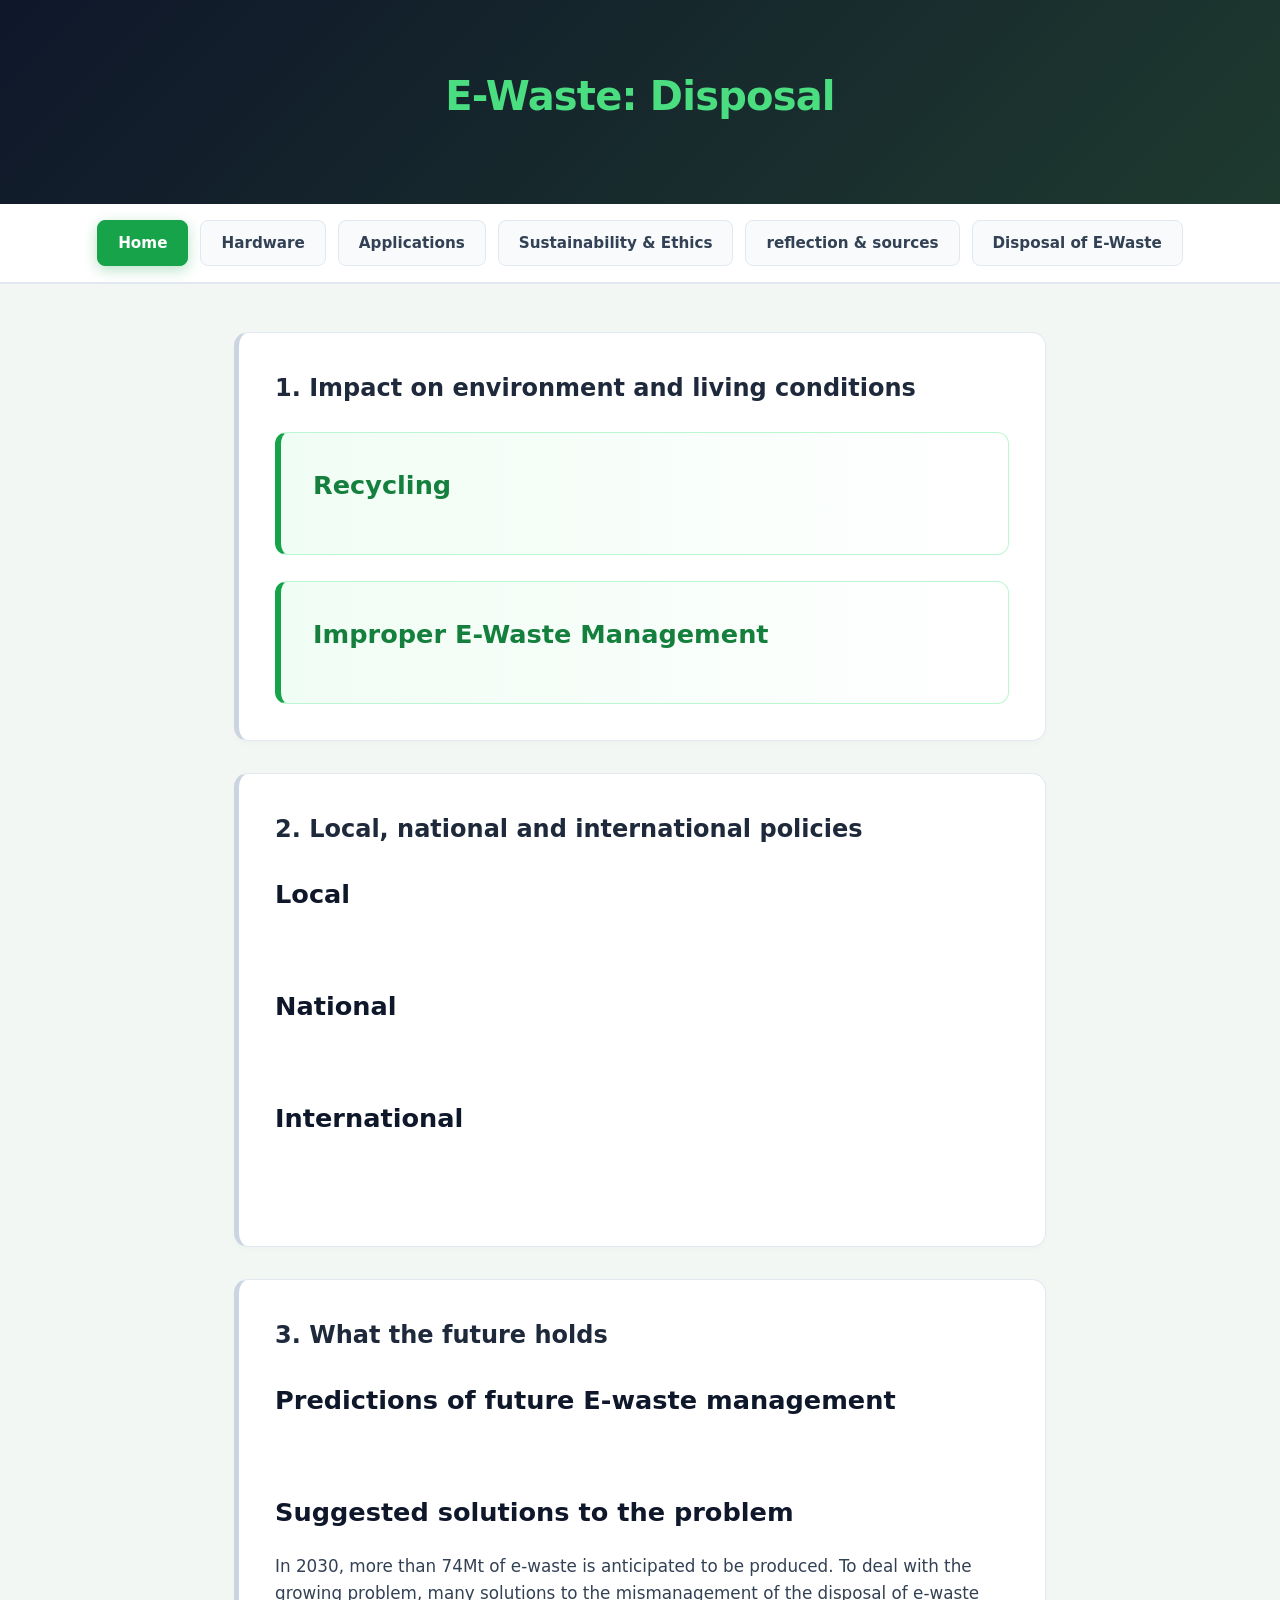
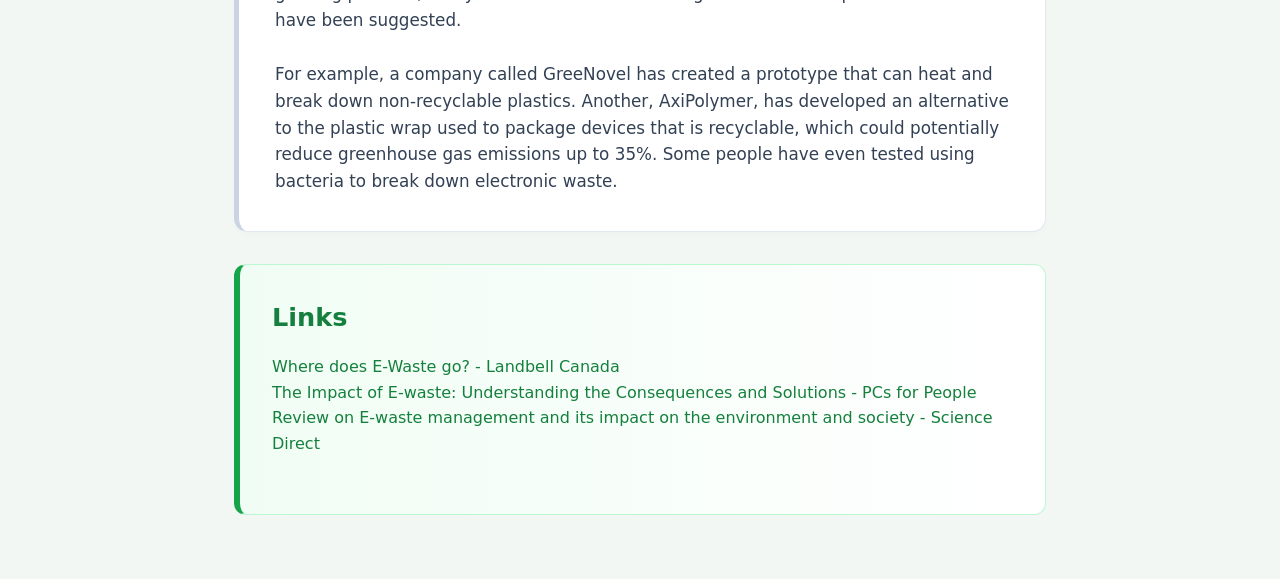
==== disposal.html @ 66eeb95d "Update disposal.html" ====
<!DOCTYPE html>
<html>
  <head>
    <meta charset="UTF-8">
    <meta name="viewport" content="width=device-width, initial-scale=1.0">
    <title>E-Waste: Disposal</title>
    <link rel="stylesheet" href="ass.css">
</head>
<body>

    <header>
        <h1>E-Waste: Disposal</h1>
    </header>

    <nav>
        <a href="inside.html" class="active">Home</a>
        <a href="hardware.html">Hardware</a>
        <a href="human.html">Applications</a>
        <a href="future.html">Sustainability & Ethics</a>
        <a href="references.html">reflection & sources</a>
        <a href="disposal.html">Disposal of E-Waste</a>
    </nav>

    <main>
        
        <section>
            <h1>1. Impact on environment and living conditions</h1>
        <br>

        <div class="highlight-box">
            <details>
                <summary><h2>Recycling</h2></summary>
                <p>
                    When collected properly, in Canada, E-waste is transported into regional processing facilities to be recycled,
                    which allows us to manufacture new products from it while reducing the environmental impact production 
                    would’ve had if we had had to dig up new resources. The general process varies from province to province and 
                    even city to city, but most e-waste is treated as follows:
                <br>
                <br>
                    Before it can be recycled, E-waste is first sorted in regional processing facilities. This is because different
                    devices are recycled differently. More than just sorting happens at this stage. Devices with personal data 
                    (smartphones, computers) have to be wiped to protect their previous users, and some devices will have to be 
                    dismantled so that dangerous components (batteries, lamps containing mercury–which can damage the brain and 
                    coordination) can be removed and properly handled.
                <br>
                <br>
                    All the parts then move on to recycling, where they are shredded and separated (based on conductivity, 
                    magnetism and density). Some materials are sent to be further refined under heat, such as metals or plastics, 
                    which pose a challenge since many different plastics are used in electronics. Then, they are mostly recycled 
                    into new products.
                <br>
                <br>
                    The whole process allows us to save energy, helps us reduce greenhouse gas emissions, reduces the need to mine 
                    resources and in all minimizes the impact of mining.

                </p>
            </details>
        </div>
    <br>
        <div class="highlight-box">
            <details>
                <summary><h2>Improper E-Waste Management</h2></summary>
                <p>
                    While recycling is one of the best options for managing the trash, it’s not used as much as it 
                    should be, likely because of the cost. In fact, only 17-20% of E-waste is properly recycled. In 2019, 
                    53,6 million metric tons of waste was generated, and a report suggests that 4500 Eiffel Towers could be 
                    constructed from the amount of waste generated each year.
                </p>
            </details>
        </div>
        </section>

        <section>
            <h1>2. Local, national and international policies</h1>
        <br>
            <h2>Local</h2>
        <br>
        <br>
            <h2>National</h2>
        <br>
        <br>
            <h2>International</h2>
        <br>
        <br>
        </section>


        <section>
            <h1>3. What the future holds</h1>
        <br>
            <h2>Predictions of future E-waste management</h2>
        <br>
        <br>
            <h2>Suggested solutions to the problem</h2>
                <p>
                    In 2030, more than 74Mt of e-waste is anticipated to be produced. To deal with the growing problem,
                    many solutions to the mismanagement of the disposal of e-waste have been suggested.
                <br>
                <br>
                    For example, a company called GreeNovel has created a prototype that can heat and break down 
                    non-recyclable plastics. Another, AxiPolymer, has developed an alternative to the plastic wrap used to
                    package devices that is recyclable, which could potentially reduce greenhouse gas emissions up to 35%. 
                    Some people have even tested using bacteria to break down electronic waste.
                </p>
        </section>


        <div class="highlight-box">
            <h2>Links</h2>
            <a class="link" href="https://landbellcanada.com/where-does-e-waste-go/#:~:text=Designated%20Drop%2Doff%20Locations%3A%20Many,centers%2C%20or%20dedicated%20recycling%20depots">Where does E-Waste go? - Landbell Canada</a>
        <br>
            <a class="link" href="https://www.pcsforpeople.org/environmental/the-impact-of-e-waste-understanding-the-consequences-and-solutions/">The Impact of E-waste: Understanding the Consequences and Solutions - PCs for People</a>
        <br> 
            <a class="link" href="https://www.sciencedirect.com/science/article/pii/S2949750723000135#s0075">Review on E-waste management and its impact on the environment and society - Science Direct</a>
        <br> 
            <a class="link" href=""></a>
        <br> 
            <a class="link" href=""></a>
        </div>

    </main>

</body>
</html>
---- ass.css ----
/* ==========================================================================
   1. SYSTEM SETUP
   ========================================================================== */
* {
    box-sizing: border-box;
    margin: 0;
    padding: 0;
}

body {
    font-family: 'Segoe UI', system-ui, -apple-system, sans-serif;
    background-color: #f3f7f4;   /* Soft slate with a hint of clean environmental green */
    color: #1e293b;              /* Premium high-contrast dark charcoal */
    line-height: 1.6;
    font-size: 16px;
    padding-bottom: 4rem;
}

/* ==========================================================================
   2. EYE-CATCHING  HEADER
   ========================================================================== */
header {
    background: linear-gradient(135deg, #0f172a 0%, #1e3a2f 100%); /* Deep tech slate to forest gradient */
    color: #ffffff;
    padding: 4rem 1.5rem;
    text-align: center;
    box-shadow: 0 4px 20px rgba(0, 0, 0, 0.08);
}

header h1 {
    color: #4ade80;              /* luminous emerald green */
    font-size: 2.5rem;
    font-weight: 800;
    letter-spacing: -0.02em;
    margin-bottom: 0.75rem;
}

header p {
    color: #94a3b8;
    font-size: 1.1rem;
    font-weight: 500;
}

/* ==========================================================================
   3. MENU BUTTONS
   ========================================================================== */
nav {
    background-color: #ffffff;
    border-bottom: 2px solid #e2e8f0;
    display: flex;
    justify-content: center;
    padding: 1rem;
    gap: 0.75rem;
    position: sticky;
    top: 0;
    z-index: 100;
}

nav a {
    color: #334155;
    text-decoration: none;
    font-size: 0.95rem;
    font-weight: 600;
    padding: 0.6rem 1.25rem;
    border-radius: 8px;
    background-color: #f8fafc;
    border: 1px solid #e2e8f0;
    transition: all 0.25s cubic-bezier(0.4, 0, 0.2, 1); /* Smooth springy motion */
}

/* Eye-catching tab lifting animation when hovered */
nav a:hover {
    background-color: #ffffff;
    color: #16a34a;
    border-color: #16a34a;
    transform: translateY(-2px);
    box-shadow: 0 4px 12px rgba(22, 163, 74, 0.12);
}

/* High-contrast highlight for the page you are on */
nav a.active {
    background-color: #16a34a;
    color: #ffffff;
    border-color: #16a34a;
    box-shadow: 0 4px 14px rgba(22, 163, 74, 0.3);
}

/* ==========================================================================
   4. CONTENT CARDS WITH INTERACTIVE HOVER EFFECTS
   ========================================================================== */
main {
    max-width: 860px;
    margin: 3rem auto 0 auto;
    padding: 0 1.5rem;
}

section {
    background-color: #ffffff;
    border: 1px solid #e2e8f0;
    border-radius: 14px;
    padding: 2.25rem;
    margin-bottom: 2rem;
    border-left: 5px solid #cbd5e1; /* Subtle default left line */
    transition: all 0.3s ease;
    box-shadow: 0 4px 6px rgba(15, 23, 42, 0.015);
}

/* Beautiful dynamic shift when scanning down the page */
section:hover {
    border-left-color: #16a34a; /* Glows green on hover */
    transform: translateX(4px); /* Gently slides over to catch the eye */
    box-shadow: 0 10px 25px rgba(15, 23, 42, 0.05);
}

/* ==========================================================================
   5. UNIFORM & TYPOGRAPHY METRICS
   ========================================================================== */
h2 {
    color: #0f172a;
    font-size: 1.6rem;
    font-weight: 700;
    margin-bottom: 1.25rem;
}

h3 {
    color: #16a34a;
    font-size: 1.2rem;
    font-weight: 600;
    margin: 1.75rem 0 0.75rem 0;
}

p {
    font-size: 1.05rem;
    color: #334155;
    margin-bottom: 1.25rem;
}

p:last-child {
    margin-bottom: 0;
}

/* ==========================================================================
   6. CLEAN BULLET VARIATIONS
   ========================================================================== */
ul {
    margin-bottom: 1.25rem;
}

li {
    font-size: 1.05rem;
    position: relative;
    padding-left: 1.5rem;
    margin-bottom: 0.8rem;
    color: #334155;
    list-style: none;
}

/* Adds custom geometric green bullets */
li::before {
    content: "•";
    position: absolute;
    left: 0;
    color: #16a34a;
    font-size: 1.2rem;
    top: -2px;
}

li strong {
    color: #0f172a;
    font-weight: 600;
}

/* ==========================================================================
   7. KEY HIGHLIGHT BOX (DID YOU KNOW / ANCHORS)
   ========================================================================== */
.highlight-box {
    background: linear-gradient(90deg, #f0fdf4 0%, #ffffff 100%);
    border: 1px solid #bbf7d0;
    border-left: 6px solid #16a34a;
    padding: 2rem;
    border-radius: 12px;
}

.highlight-box:hover {
    transform: scale(1.01); /* Subtle premium pop animation */
}

.highlight-box h2 {
    color: #15803d;
    margin-bottom: 1rem;
}

/* ==========================================================================
   8. FOOTER
   ========================================================================== */
footer {
    text-align: center;
    margin-top: 5rem;
    padding: 2rem 1rem;
    border-top: 1px solid #e2e8f0;
    color: #64748b;
    font-size: 0.9rem;
}

/* ==========================================================================
   9. HIDING THE DETAILS (RECYCLING IN DISPOSAL)
   ========================================================================== */
summary  {
  list-style: none;
}

/* ==========================================================================
   10. LINK STYLE
   ========================================================================== */
.link  {
  color: #15803d;
  text-decoration-line: none;
}

.link:hover  {
  color: #1e3a2f;
  text-decoration-line: none;
}
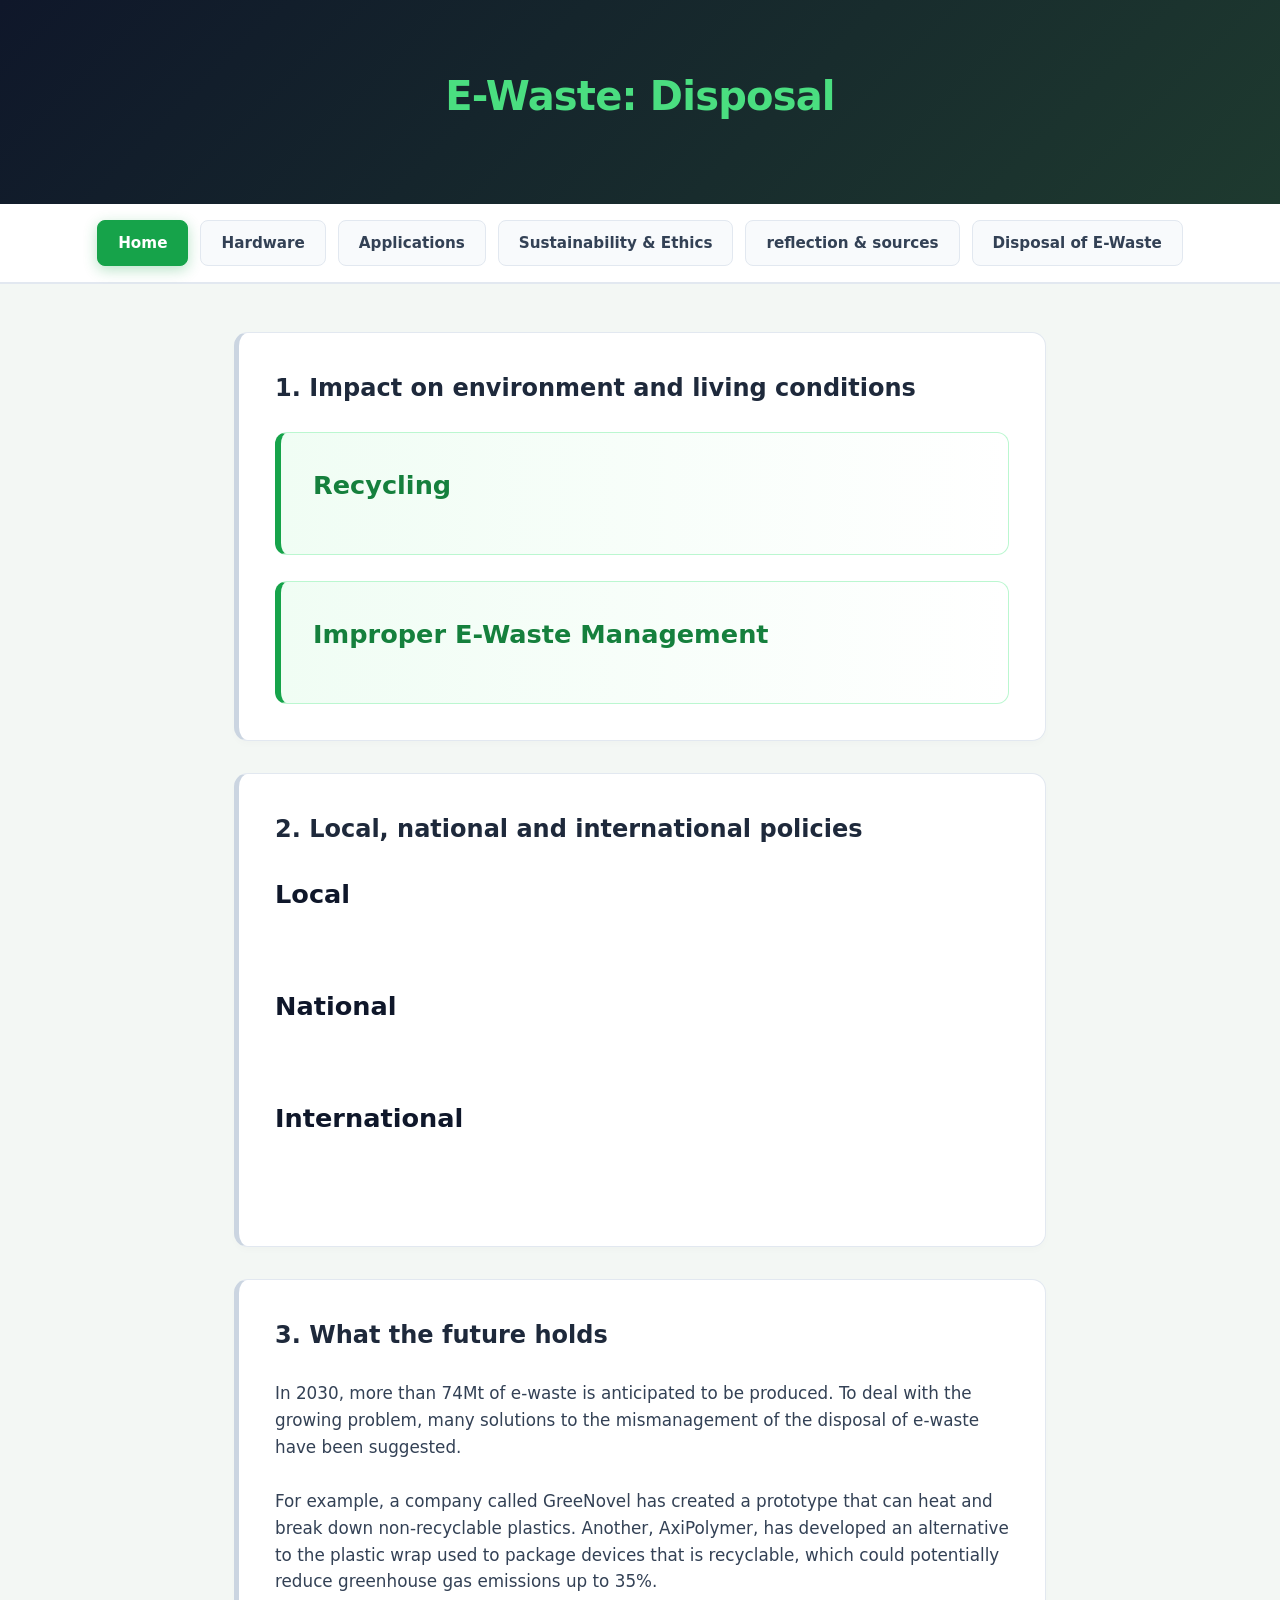
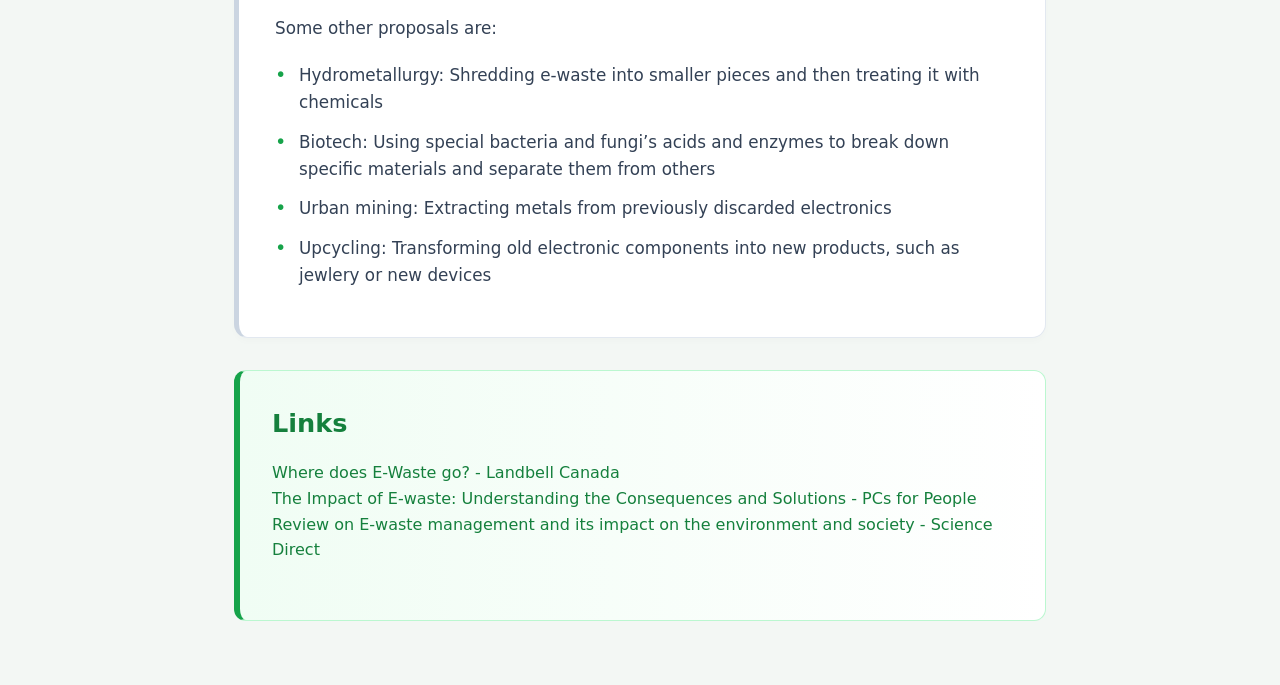
==== commit d0b9919b: "Update disposal.html" ====
--- a/disposal.html
+++ b/disposal.html
@@ -87,11 +87,7 @@
 
         <section>
             <h1>3. What the future holds</h1>
-        <br>
-            <h2>Predictions of future E-waste management</h2>
-        <br>
-        <br>
-            <h2>Suggested solutions to the problem</h2>
+            <br>
                 <p>
                     In 2030, more than 74Mt of e-waste is anticipated to be produced. To deal with the growing problem,
                     many solutions to the mismanagement of the disposal of e-waste have been suggested.
@@ -100,8 +96,15 @@
                     For example, a company called GreeNovel has created a prototype that can heat and break down 
                     non-recyclable plastics. Another, AxiPolymer, has developed an alternative to the plastic wrap used to
                     package devices that is recyclable, which could potentially reduce greenhouse gas emissions up to 35%. 
-                    Some people have even tested using bacteria to break down electronic waste.
                 </p>
+                <p style="list-style-type:circle;">
+                    Some other proposals are:
+                    <li>Hydrometallurgy: Shredding e-waste into smaller pieces and then treating it with chemicals</li>
+                    <li>Biotech: Using special bacteria and fungi’s acids and enzymes to break down specific materials and 
+                    separate them from others</li>
+                    <li>Urban mining: Extracting metals from previously discarded electronics 
+                    <li>Upcycling: Transforming old electronic components into new products, such as jewlery or new devices</li>
+                    </p>
         </section>
 
 
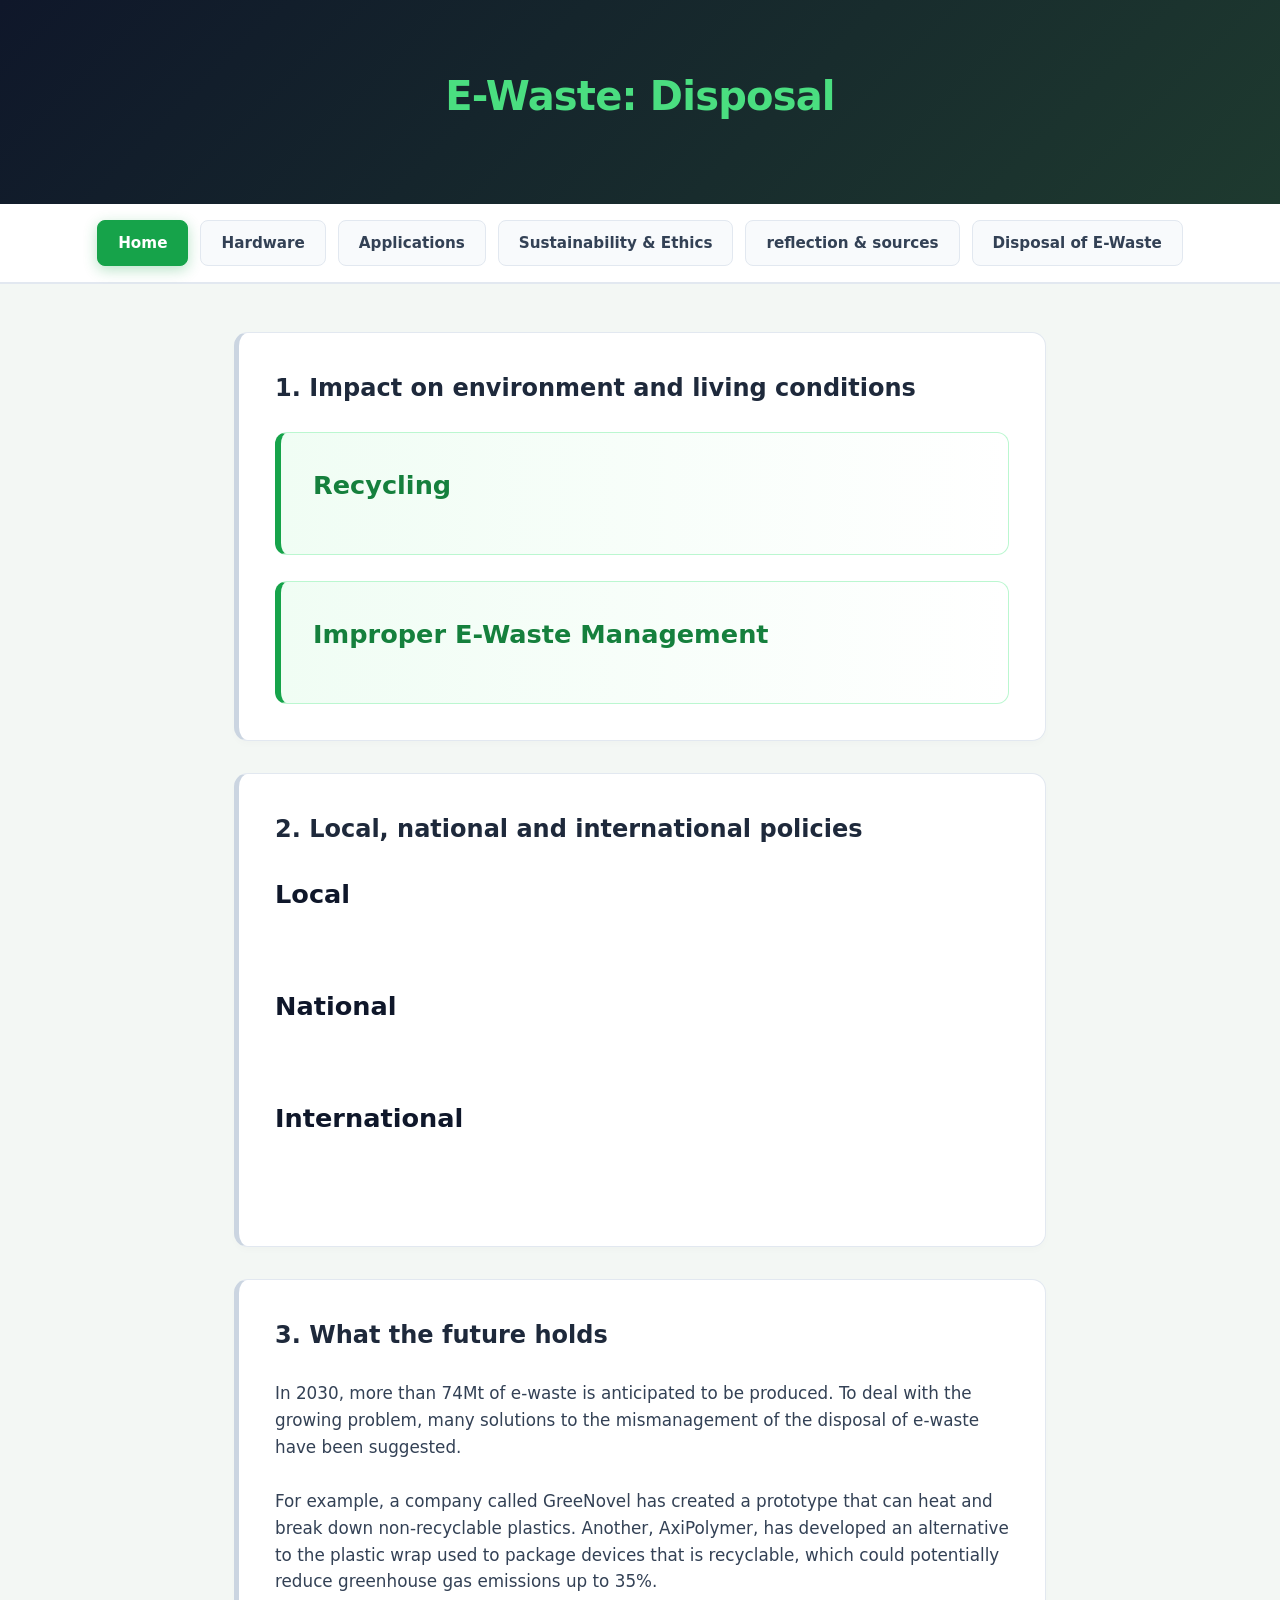
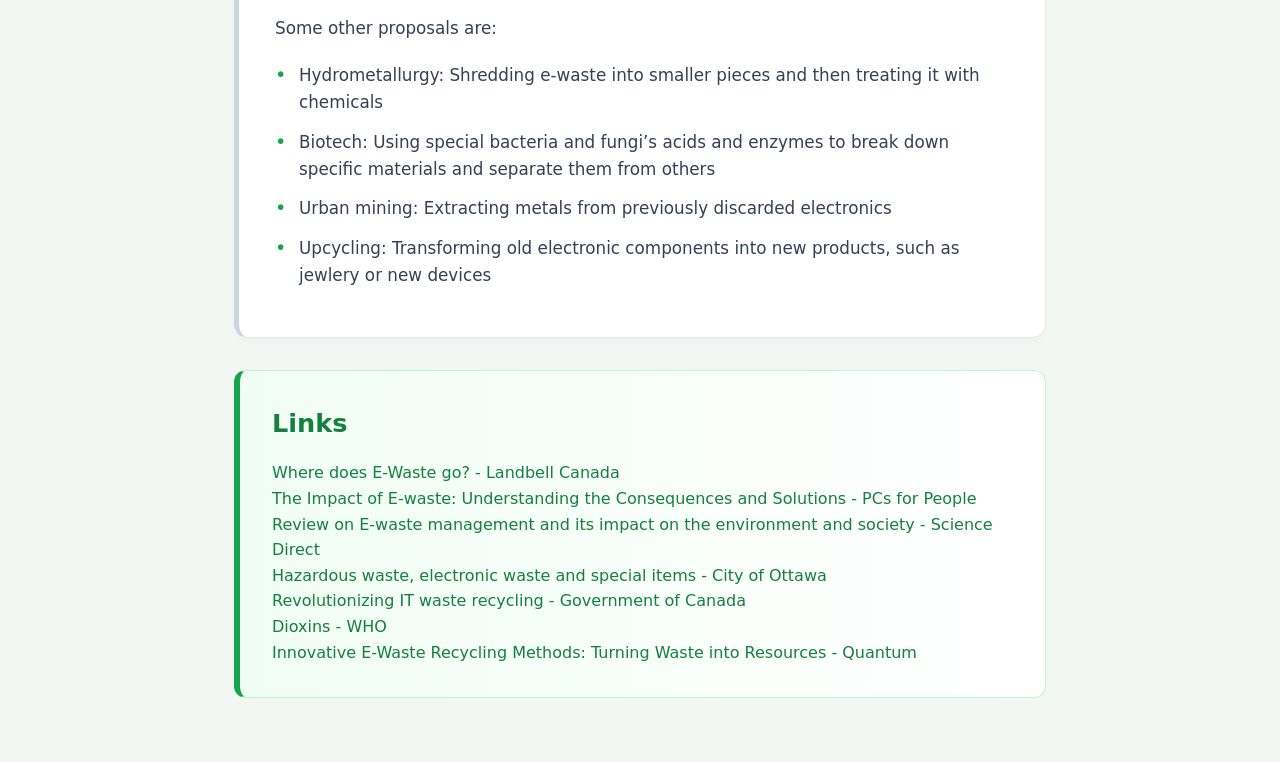
==== commit 1f5b850e: "Update disposal.html" ====
--- a/disposal.html
+++ b/disposal.html
@@ -116,9 +116,14 @@
         <br> 
             <a class="link" href="https://www.sciencedirect.com/science/article/pii/S2949750723000135#s0075">Review on E-waste management and its impact on the environment and society - Science Direct</a>
         <br> 
-            <a class="link" href=""></a>
+            <a class="link" href="https://ottawa.ca/en/garbage-and-recycling/hazardous-waste-electronic-waste-and-special-items/electronic-waste">Hazardous waste, electronic waste and special items - City of Ottawa</a>
         <br> 
-            <a class="link" href=""></a>
+            <a class="link" href="https://www.canada.ca/en/shared-services/campaigns/stories/innovation-story-revolutionizing-it-waste-recycling.html">Revolutionizing IT waste recycling - Government of Canada</a>
+        <br> 
+            <a class="link" href="https://www.who.int/news-room/fact-sheets/detail/dioxins-and-their-effects-on-human-health">Dioxins - WHO</a>
+        <br> 
+            <a class="link" href="https://quantumlifecycle.com/en_CA/blog/innovative-e-waste-recycling-methods-turning-waste-into-resources/">Innovative E-Waste Recycling Methods: Turning Waste into Resources - Quantum</a>
+        <br> 
         </div>
 
     </main>
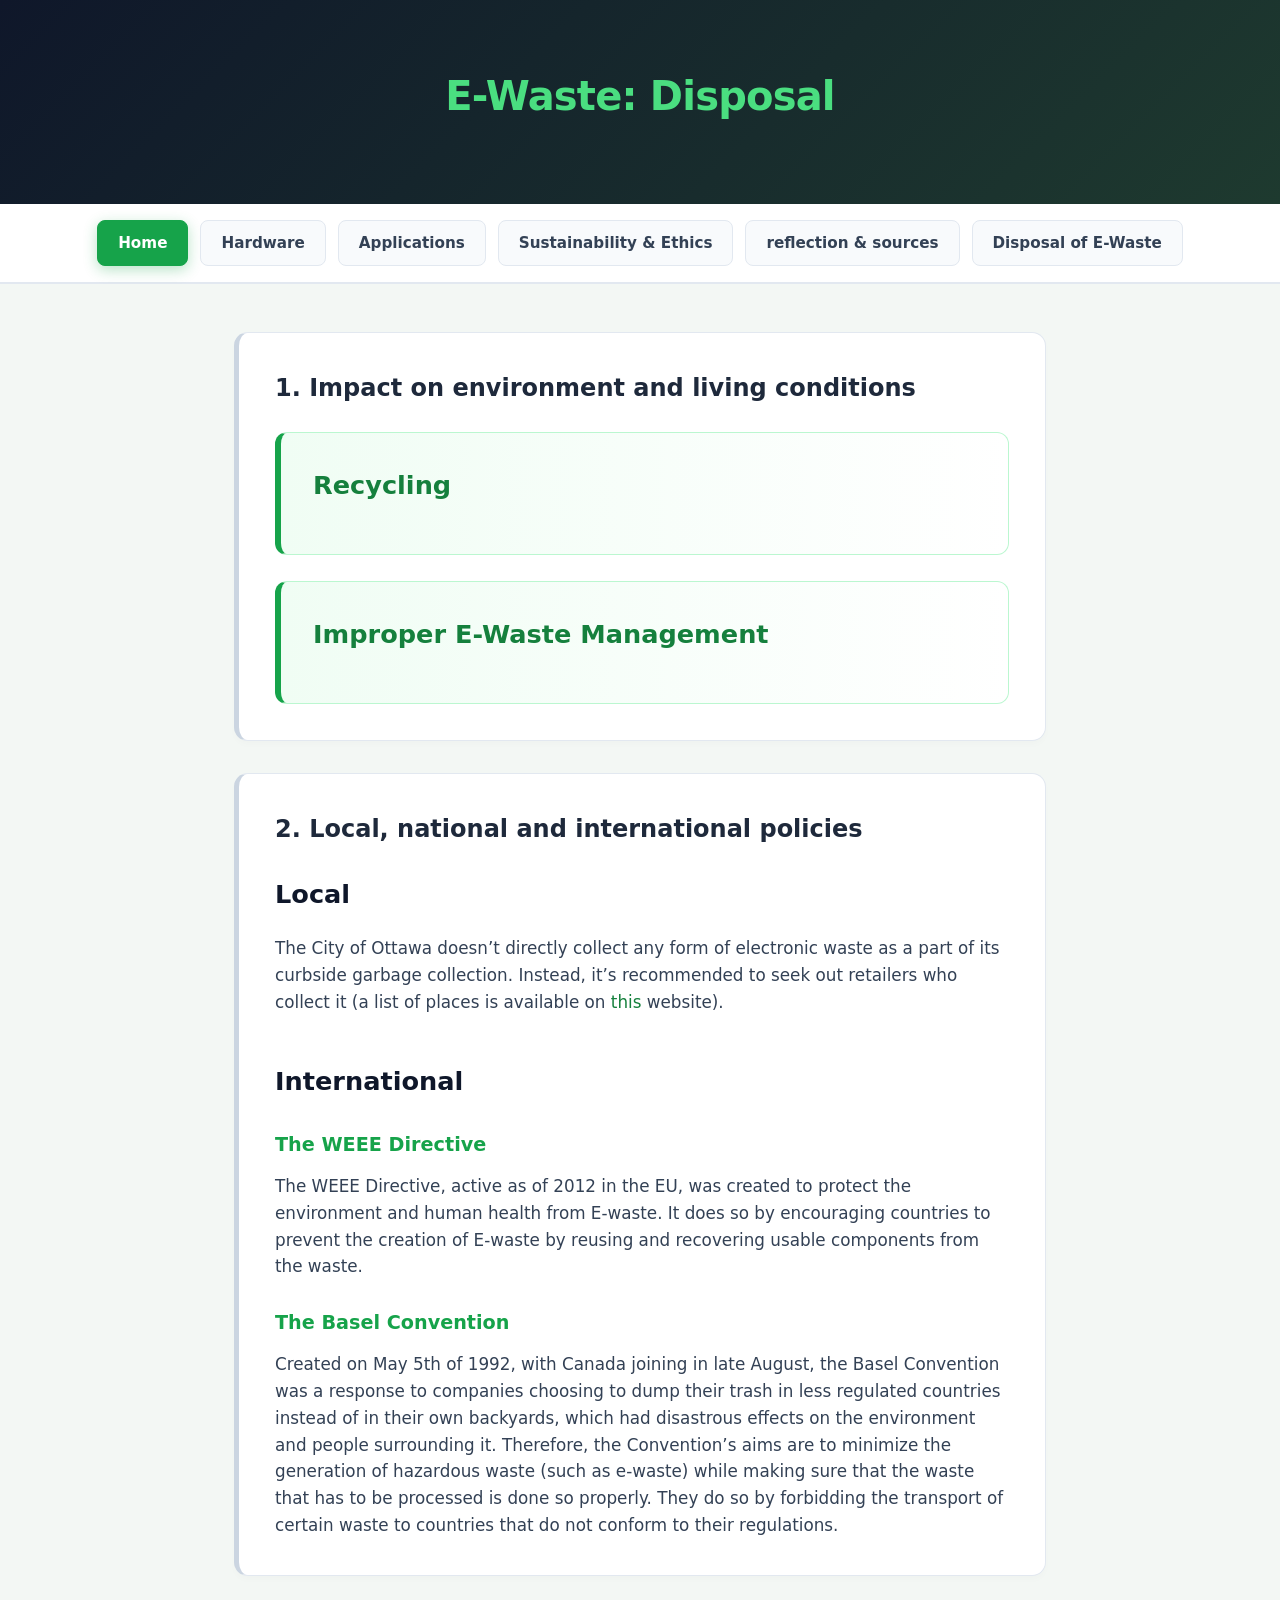
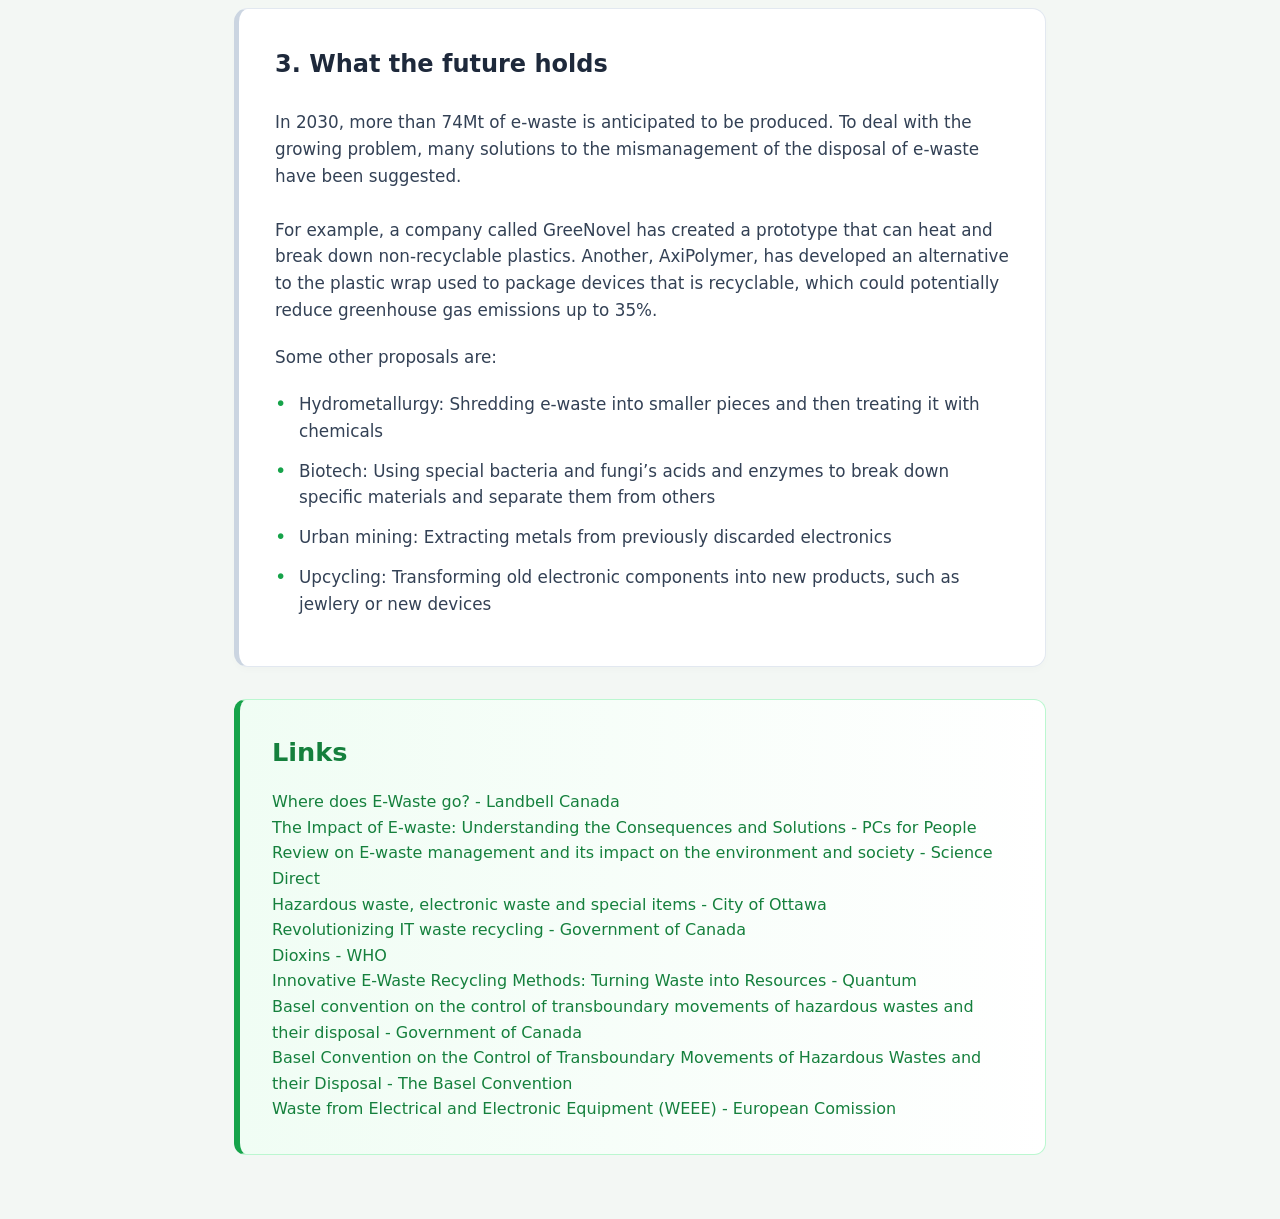
==== commit bd314d46: "Update disposal.html" ====
--- a/disposal.html
+++ b/disposal.html
@@ -60,12 +60,33 @@
         <div class="highlight-box">
             <details>
                 <summary><h2>Improper E-Waste Management</h2></summary>
-                <p>
-                    While recycling is one of the best options for managing the trash, it’s not used as much as it 
-                    should be, likely because of the cost. In fact, only 17-20% of E-waste is properly recycled. In 2019, 
-                    53,6 million metric tons of waste was generated, and a report suggests that 4500 Eiffel Towers could be 
-                    constructed from the amount of waste generated each year.
-                </p>
+                    <p>
+                        While recycling is one of the best options for managing the trash, it’s not used as much as it 
+                        should be, likely because of the cost. In fact, only 17-20% of E-waste is properly recycled. In 2019, 
+                        53,6 million metric tons of waste was generated, and a report suggests that 4500 Eiffel Towers could be 
+                        constructed from the amount of waste generated each year.
+                    <br>
+                    <br>
+                        Instead of dealing with their country's laws of E-waste management and its costs, certain companies 
+                        choose to export to less developed countries and use methods such as landfilling, incineration or acid 
+                        baths. This has had many harmful effects on the environment and the people living near the dumping sites.
+                    </p>
+                <h3>Humans</h3>
+                    <p>
+                        When exposed to them for long periods of time, some components found in appliances can have 
+                        disastrous effects on human health. One example is dioxins, a group of highly toxic chemicals 
+                        that have been detected in the range of 15 to 56 times the World Health Organization’s recommended 
+                        maximum intake near waste sites. They make their way into the body, harming respiratory health and the
+                        immune system in addition to being able to cause cancers, tumors and chronic diseases.
+                    </p>
+                <h3>Environment</h3>
+                    <p>
+                        Incorrect treatment of e-waste can cause a lot of pollution. Chemicals in landfills can seep into 
+                        the soil and contaminate the water, which is transmitted onto the plants that absorb it, giving 
+                        them a variety of illnesses.This affects both humans and animals alike. The toxin-filled water can 
+                        eventually make its way into rivers and ponds, spreading to areas multiple kilometers away from the 
+                        facility. 
+                    </p>
             </details>
         </div>
         </section>
@@ -74,14 +95,29 @@
             <h1>2. Local, national and international policies</h1>
         <br>
             <h2>Local</h2>
-        <br>
-        <br>
-            <h2>National</h2>
-        <br>
+                <p>
+                The City of Ottawa doesn’t directly collect any form of electronic waste as a part of its curbside garbage 
+                collection. Instead, it’s recommended to seek out retailers who collect it (a list of places is available on 
+                <a href="https://ottawa.ca/en/garbage-and-recycling/waste-explorer" class="link" target="_blank">this</a> 
+                website).
+                </p>
         <br>
             <h2>International</h2>
-        <br>
-        <br>
+                <h3>The WEEE Directive</h3>
+                <p>
+                    The WEEE Directive, active as of 2012 in the EU, was created to protect the environment and human 
+                    health from E-waste. It does so by encouraging countries to prevent the creation of E-waste by reusing 
+                    and recovering usable components from the waste.
+                </p>
+                <h3>The Basel Convention</h3>
+                <p>
+                    Created on May 5th of 1992, with Canada joining in late August, the Basel Convention was a response 
+                    to companies choosing to dump their trash in less regulated countries instead of in their own backyards, 
+                    which had disastrous effects on the environment and people surrounding it. Therefore, the Convention’s 
+                    aims are to minimize the generation of hazardous waste (such as e-waste) while making sure that the waste 
+                    that has to be processed is done so properly. They do so by forbidding the transport of certain waste to 
+                    countries that do not conform to their regulations.
+                </p>
         </section>
 
 
@@ -124,8 +160,12 @@
         <br> 
             <a class="link" href="https://quantumlifecycle.com/en_CA/blog/innovative-e-waste-recycling-methods-turning-waste-into-resources/">Innovative E-Waste Recycling Methods: Turning Waste into Resources - Quantum</a>
         <br> 
+            <a class="link" href="https://www.canada.ca/en/environment-climate-change/services/managing-reducing-waste/international-commitments/basel-convention-control-transboundary-movements.html">Basel convention on the control of transboundary movements of hazardous wastes and <br> their disposal - Government of Canada</a>
+        <br> 
+            <a class="link" href="https://www.basel.int/TheConvention/Overview/tabid/1271/Default.aspx">Basel Convention on the Control of Transboundary Movements of Hazardous Wastes and their Disposal - The Basel Convention</a>
+        <br> 
+            <a class="link" href="https://environment.ec.europa.eu/topics/waste-and-recycling/waste-electrical-and-electronic-equipment-weee_en">Waste from Electrical and Electronic Equipment (WEEE) - European Comission</a>
         </div>
-
     </main>
 
 </body>
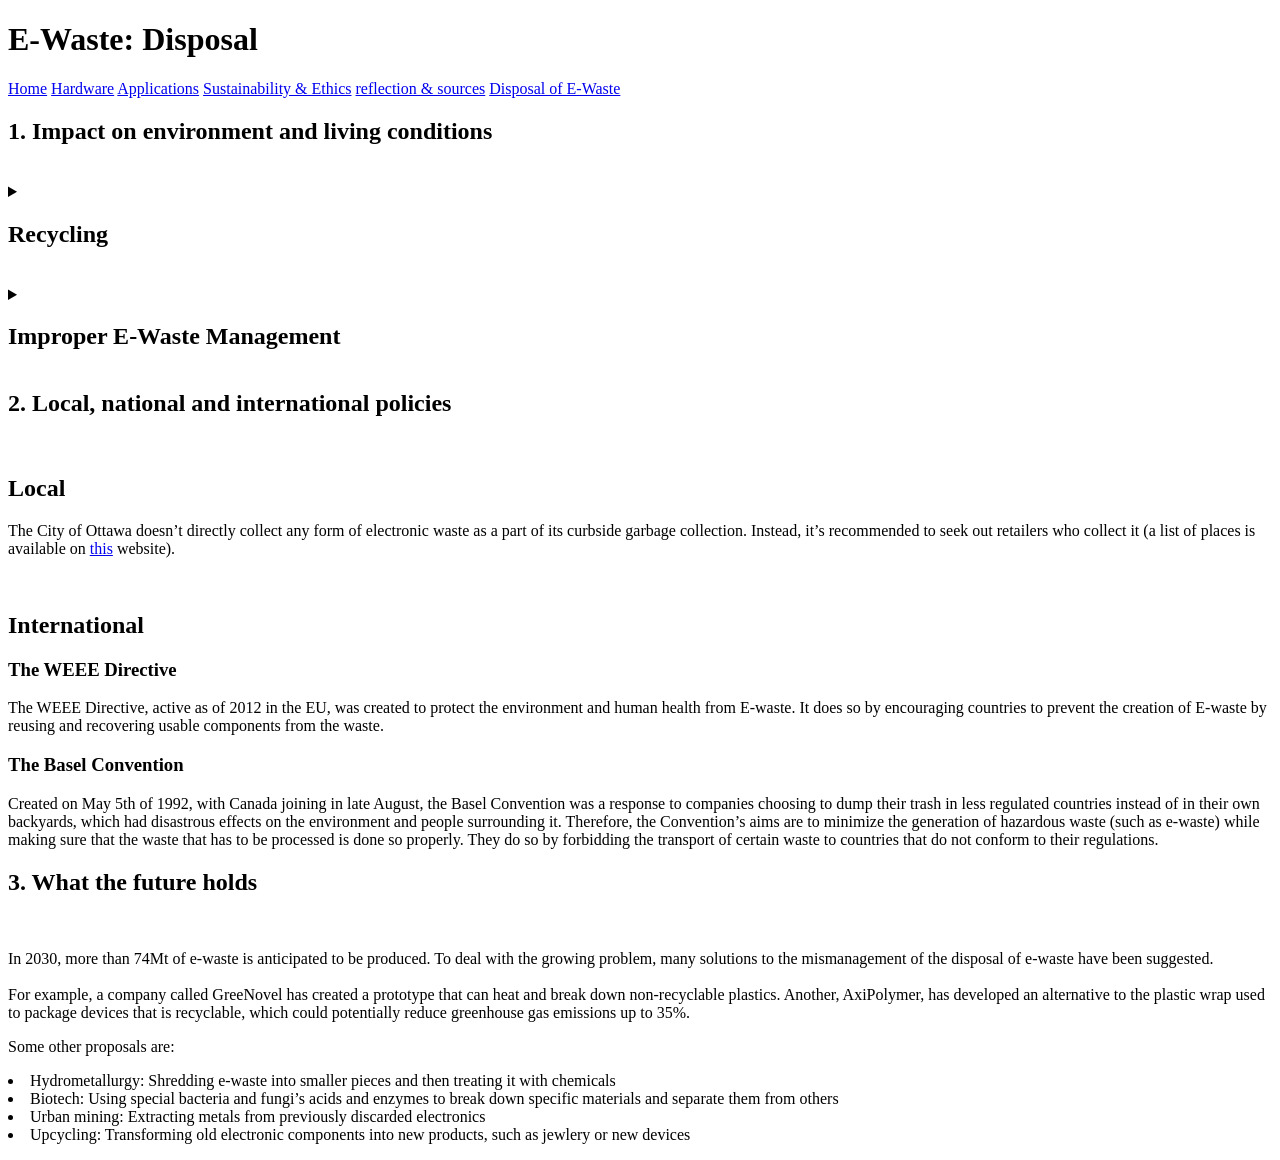
==== commit f7c40a76: "Update disposal.html" ====
--- a/disposal.html
+++ b/disposal.html
@@ -4,7 +4,7 @@
     <meta charset="UTF-8">
     <meta name="viewport" content="width=device-width, initial-scale=1.0">
     <title>E-Waste: Disposal</title>
-    <link rel="stylesheet" href="ass.css">
+    <link rel="stylesheet" href="disposalStyle.css">
 </head>
 <body>
 
@@ -144,7 +144,7 @@
         </section>
 
 
-        <div class="highlight-box">
+       <!-- <div class="highlight-box">
             <h2>Links</h2>
             <a class="link" href="https://landbellcanada.com/where-does-e-waste-go/#:~:text=Designated%20Drop%2Doff%20Locations%3A%20Many,centers%2C%20or%20dedicated%20recycling%20depots">Where does E-Waste go? - Landbell Canada</a>
         <br>
@@ -165,7 +165,7 @@
             <a class="link" href="https://www.basel.int/TheConvention/Overview/tabid/1271/Default.aspx">Basel Convention on the Control of Transboundary Movements of Hazardous Wastes and their Disposal - The Basel Convention</a>
         <br> 
             <a class="link" href="https://environment.ec.europa.eu/topics/waste-and-recycling/waste-electrical-and-electronic-equipment-weee_en">Waste from Electrical and Electronic Equipment (WEEE) - European Comission</a>
-        </div>
+        </div> -->
     </main>
 
 </body>
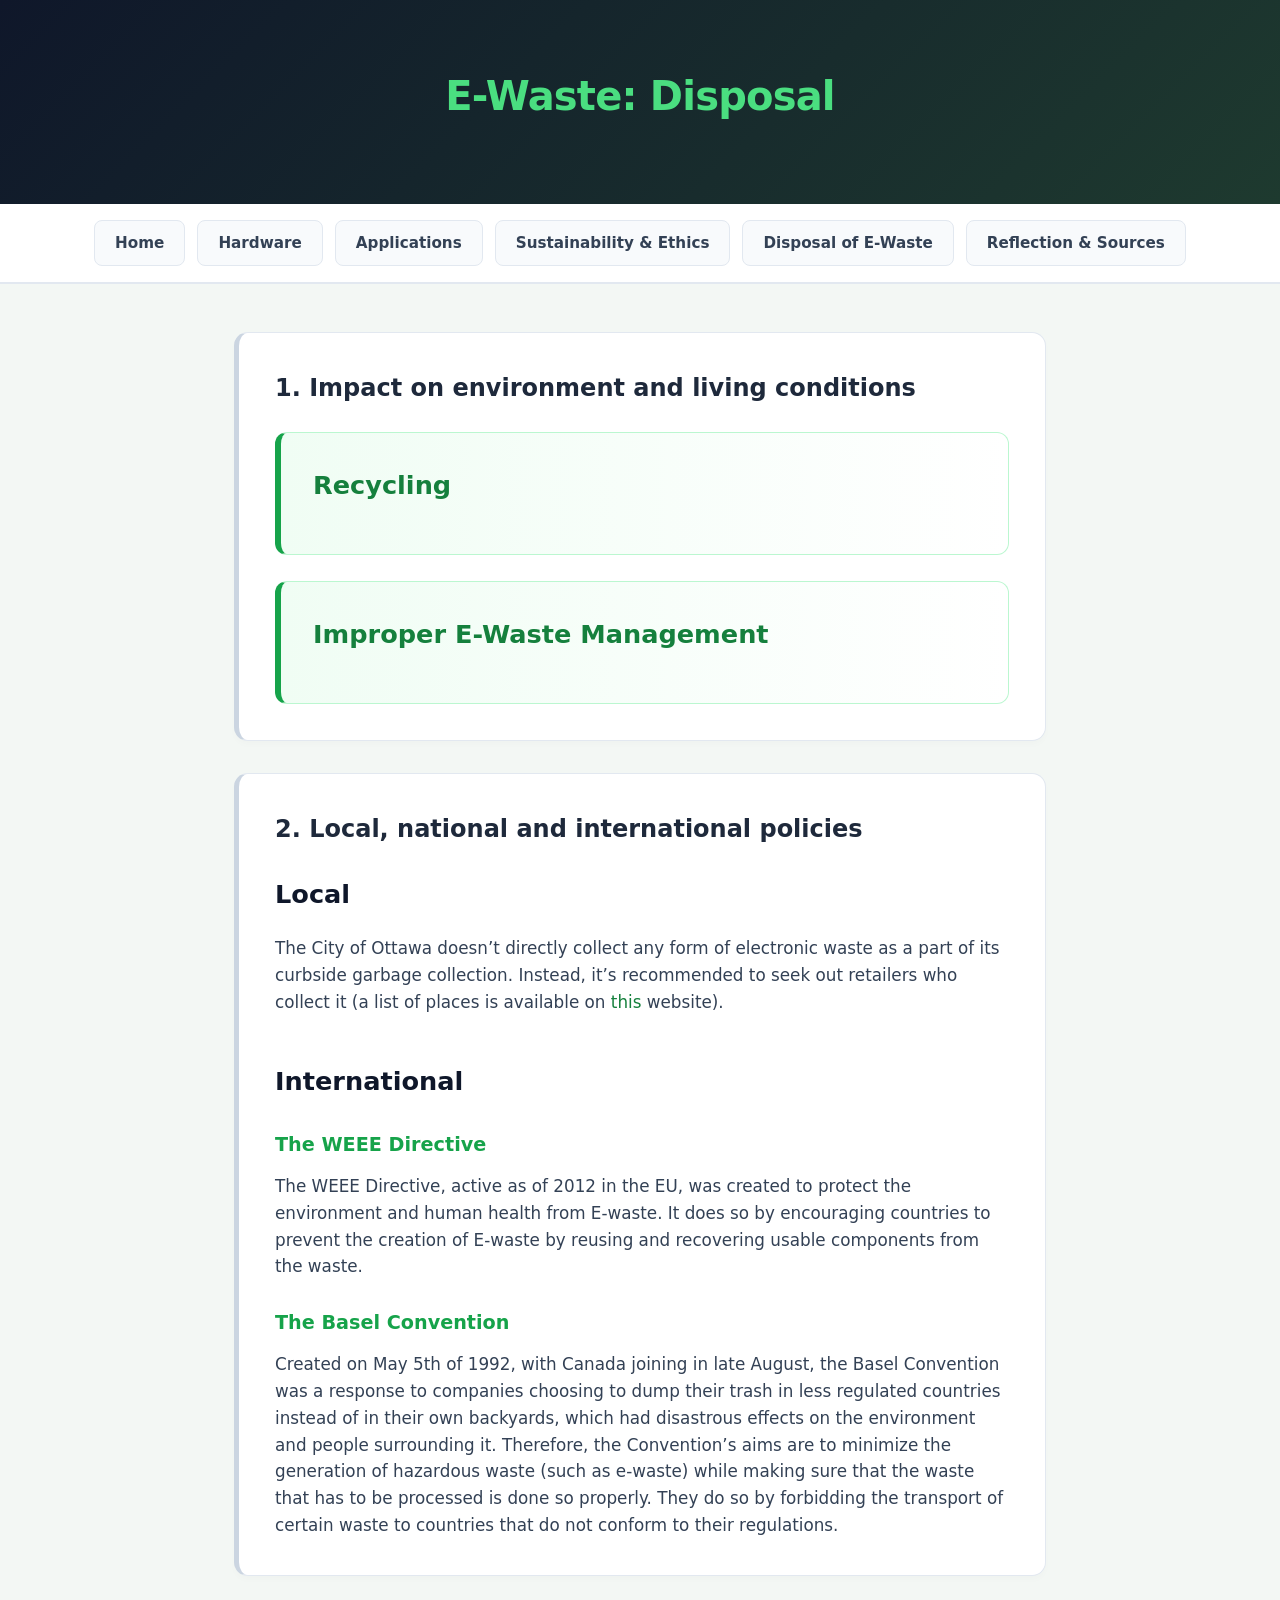
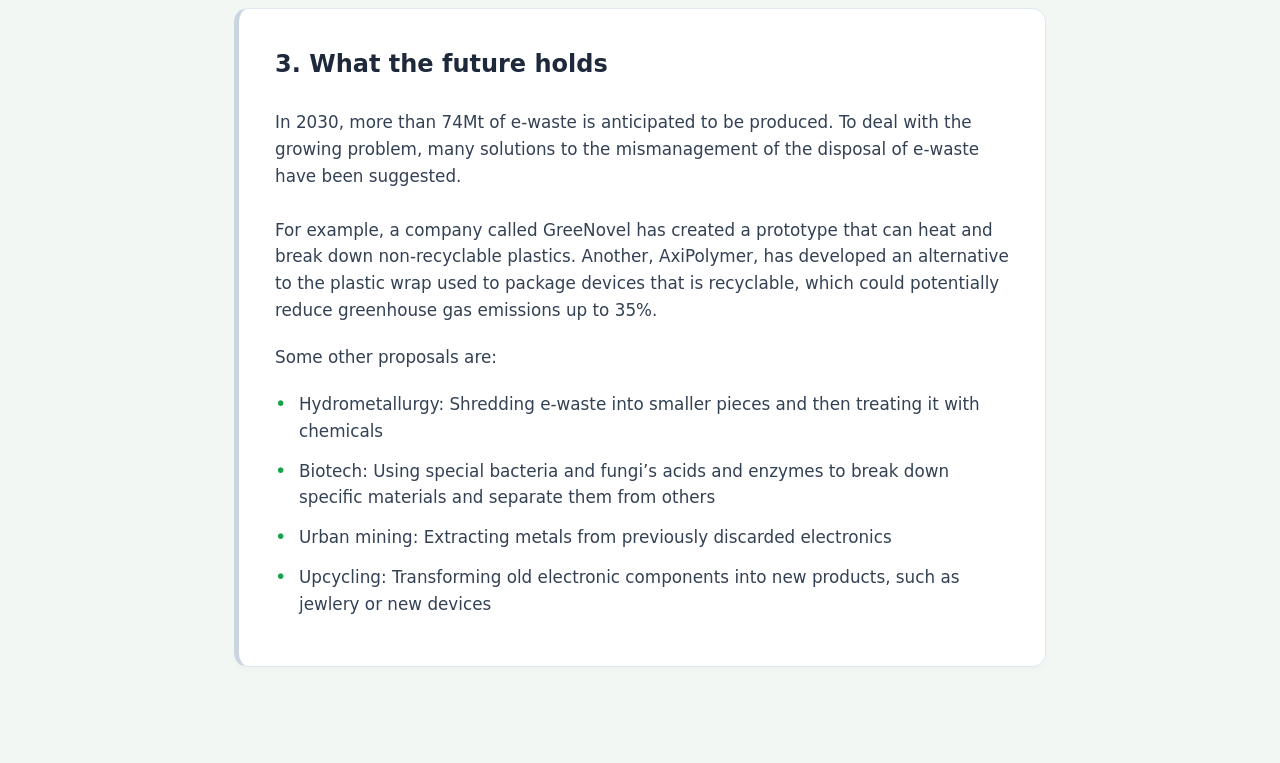
==== commit 4ce5e4fb: "Update disposal.html" ====
--- a/disposal.html
+++ b/disposal.html
@@ -13,12 +13,12 @@
     </header>
 
     <nav>
-        <a href="inside.html" class="active">Home</a>
+        <a href="inside.html">Home</a>
         <a href="hardware.html">Hardware</a>
         <a href="human.html">Applications</a>
         <a href="future.html">Sustainability & Ethics</a>
-        <a href="references.html">reflection & sources</a>
         <a href="disposal.html">Disposal of E-Waste</a>
+        <a href="references.html">Reflection & Sources</a>
     </nav>
 
     <main>
--- a/disposalStyle.css
+++ b/disposalStyle.css
@@ -0,0 +1,223 @@
+/* ==========================================================================
+   1. SYSTEM SETUP
+   ========================================================================== */
+* {
+    box-sizing: border-box;
+    margin: 0;
+    padding: 0;
+}
+
+body {
+    font-family: 'Segoe UI', system-ui, -apple-system, sans-serif;
+    background-color: #f3f7f4;   /* Soft slate with a hint of clean environmental green */
+    color: #1e293b;              /* Premium high-contrast dark charcoal */
+    line-height: 1.6;
+    font-size: 16px;
+    padding-bottom: 4rem;
+}
+
+/* ==========================================================================
+   2. EYE-CATCHING  HEADER
+   ========================================================================== */
+header {
+    background: linear-gradient(135deg, #0f172a 0%, #1e3a2f 100%); /* Deep tech slate to forest gradient */
+    color: #ffffff;
+    padding: 4rem 1.5rem;
+    text-align: center;
+    box-shadow: 0 4px 20px rgba(0, 0, 0, 0.08);
+}
+
+header h1 {
+    color: #4ade80;              /* luminous emerald green */
+    font-size: 2.5rem;
+    font-weight: 800;
+    letter-spacing: -0.02em;
+    margin-bottom: 0.75rem;
+}
+
+header p {
+    color: #94a3b8;
+    font-size: 1.1rem;
+    font-weight: 500;
+}
+
+/* ==========================================================================
+   3. MENU BUTTONS
+   ========================================================================== */
+nav {
+    background-color: #ffffff;
+    border-bottom: 2px solid #e2e8f0;
+    display: flex;
+    justify-content: center;
+    padding: 1rem;
+    gap: 0.75rem;
+    position: sticky;
+    top: 0;
+    z-index: 100;
+}
+
+nav a {
+    color: #334155;
+    text-decoration: none;
+    font-size: 0.95rem;
+    font-weight: 600;
+    padding: 0.6rem 1.25rem;
+    border-radius: 8px;
+    background-color: #f8fafc;
+    border: 1px solid #e2e8f0;
+    transition: all 0.25s cubic-bezier(0.4, 0, 0.2, 1); /* Smooth springy motion */
+}
+
+/* Eye-catching tab lifting animation when hovered */
+nav a:hover {
+    background-color: #ffffff;
+    color: #16a34a;
+    border-color: #16a34a;
+    transform: translateY(-2px);
+    box-shadow: 0 4px 12px rgba(22, 163, 74, 0.12);
+}
+
+/* High-contrast highlight for the page you are on */
+nav a.active {
+    background-color: #16a34a;
+    color: #ffffff;
+    border-color: #16a34a;
+    box-shadow: 0 4px 14px rgba(22, 163, 74, 0.3);
+}
+
+/* ==========================================================================
+   4. CONTENT CARDS WITH INTERACTIVE HOVER EFFECTS
+   ========================================================================== */
+main {
+    max-width: 860px;
+    margin: 3rem auto 0 auto;
+    padding: 0 1.5rem;
+}
+
+section {
+    background-color: #ffffff;
+    border: 1px solid #e2e8f0;
+    border-radius: 14px;
+    padding: 2.25rem;
+    margin-bottom: 2rem;
+    border-left: 5px solid #cbd5e1; /* Subtle default left line */
+    transition: all 0.3s ease;
+    box-shadow: 0 4px 6px rgba(15, 23, 42, 0.015);
+}
+
+/* Beautiful dynamic shift when scanning down the page */
+section:hover {
+    border-left-color: #16a34a; /* Glows green on hover */
+    transform: translateX(4px); /* Gently slides over to catch the eye */
+    box-shadow: 0 10px 25px rgba(15, 23, 42, 0.05);
+}
+
+/* ==========================================================================
+   5. UNIFORM & TYPOGRAPHY METRICS
+   ========================================================================== */
+h2 {
+    color: #0f172a;
+    font-size: 1.6rem;
+    font-weight: 700;
+    margin-bottom: 1.25rem;
+}
+
+h3 {
+    color: #16a34a;
+    font-size: 1.2rem;
+    font-weight: 600;
+    margin: 1.75rem 0 0.75rem 0;
+}
+
+p {
+    font-size: 1.05rem;
+    color: #334155;
+    margin-bottom: 1.25rem;
+}
+
+p:last-child {
+    margin-bottom: 0;
+}
+
+/* ==========================================================================
+   6. CLEAN BULLET VARIATIONS
+   ========================================================================== */
+ul {
+    margin-bottom: 1.25rem;
+}
+
+li {
+    font-size: 1.05rem;
+    position: relative;
+    padding-left: 1.5rem;
+    margin-bottom: 0.8rem;
+    color: #334155;
+    list-style: none;
+}
+
+/* Adds custom geometric green bullets */
+li::before {
+    content: "•";
+    position: absolute;
+    left: 0;
+    color: #16a34a;
+    font-size: 1.2rem;
+    top: -2px;
+}
+
+li strong {
+    color: #0f172a;
+    font-weight: 600;
+}
+
+/* ==========================================================================
+   7. KEY HIGHLIGHT BOX (DID YOU KNOW / ANCHORS)
+   ========================================================================== */
+.highlight-box {
+    background: linear-gradient(90deg, #f0fdf4 0%, #ffffff 100%);
+    border: 1px solid #bbf7d0;
+    border-left: 6px solid #16a34a;
+    padding: 2rem;
+    border-radius: 12px;
+}
+
+.highlight-box:hover {
+    transform: scale(1.01); /* Subtle premium pop animation */
+}
+
+.highlight-box h2 {
+    color: #15803d;
+    margin-bottom: 1rem;
+}
+
+/* ==========================================================================
+   8. FOOTER
+   ========================================================================== */
+footer {
+    text-align: center;
+    margin-top: 5rem;
+    padding: 2rem 1rem;
+    border-top: 1px solid #e2e8f0;
+    color: #64748b;
+    font-size: 0.9rem;
+}
+
+/* ==========================================================================
+   9. HIDING THE DETAILS (RECYCLING IN DISPOSAL)
+   ========================================================================== */
+summary  {
+  list-style: none;
+}
+
+/* ==========================================================================
+   10. LINK STYLE
+   ========================================================================== */
+.link  {
+  color: #15803d;
+  text-decoration-line: none;
+}
+
+.link:hover  {
+  color: #1e3a2f;
+  text-decoration-line: none;
+}
